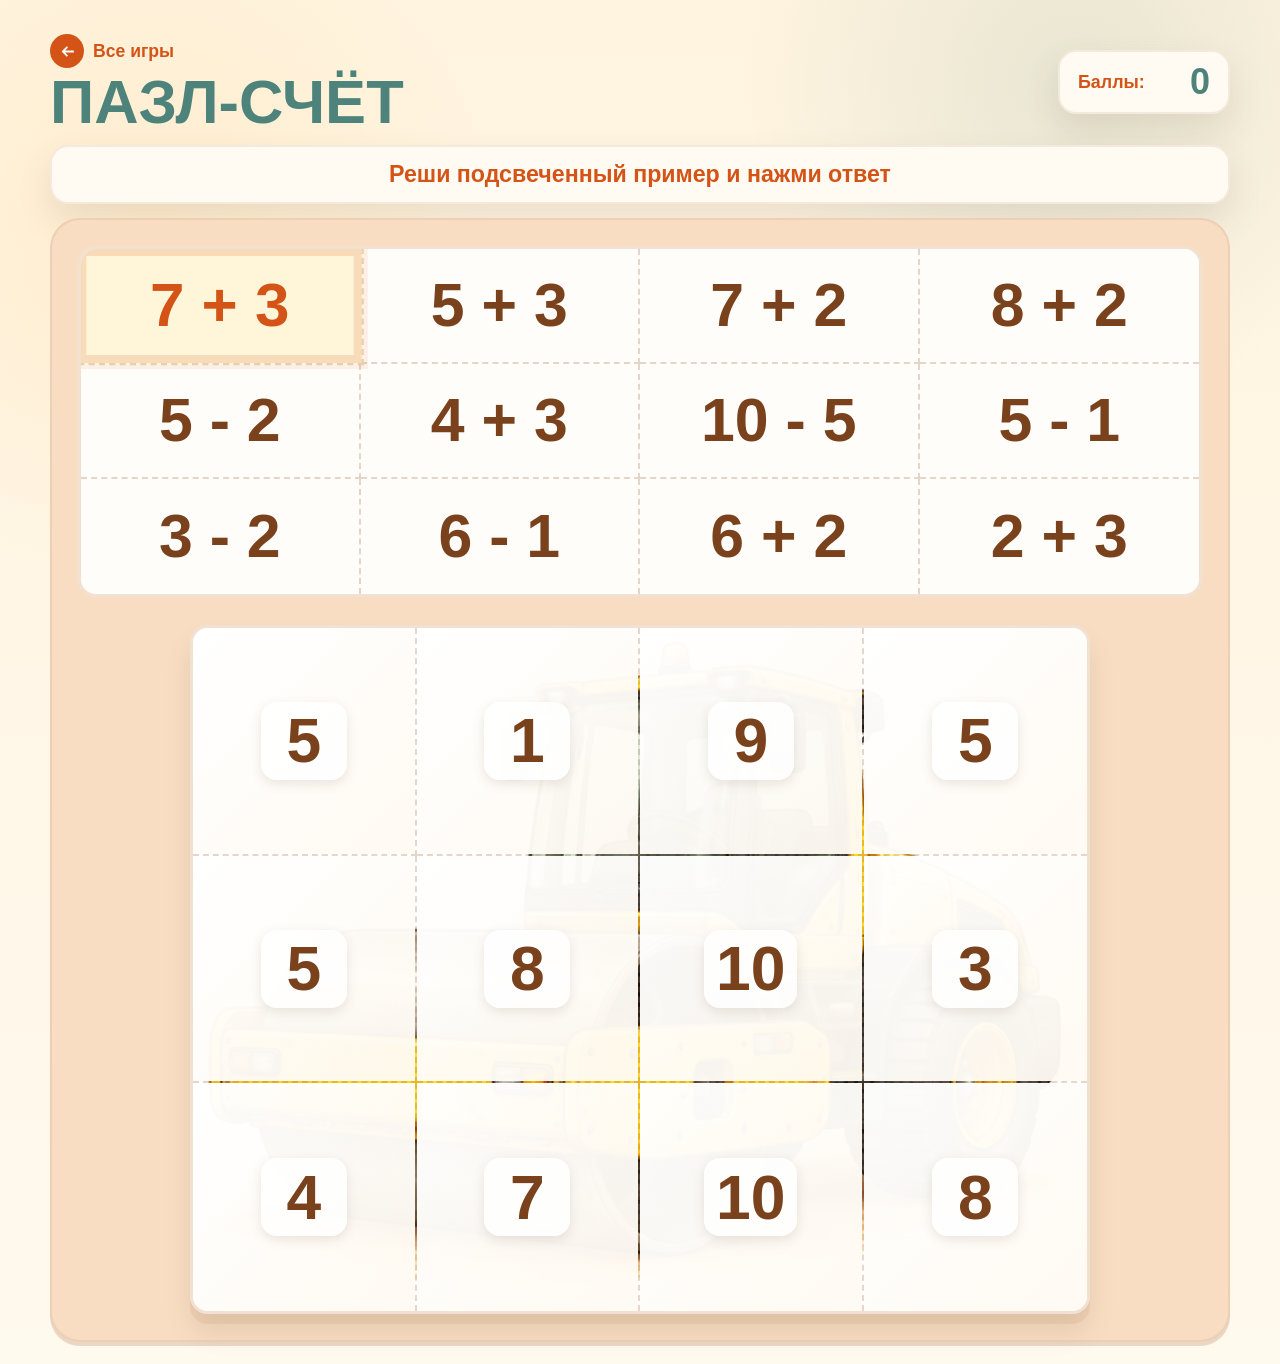
==== count_puzzle_game/index.html @ 62db9064 "Добавить игру пазл-счёт" ====
<!DOCTYPE html>
<html lang="ru">
<head>
    <meta charset="UTF-8">
    <meta name="viewport" content="width=device-width, initial-scale=1.0">
    <title>Пазл-счёт</title>
    <link rel="stylesheet" href="../theme.css">
    <link rel="stylesheet" href="styles.css">
</head>
<body>
    <main class="count-app game-shell page-shell">
        <header class="top-bar">
            <div class="title-group">
                <a class="back-link theme-link" href="../index.html">
                    <span class="theme-icon" aria-hidden="true">
                        <svg viewBox="0 0 16 16" focusable="false">
                            <path d="M7.3 3 2.4 8l4.9 5 1.2-1.2L5.8 9H14V7H5.8l2.7-2.8L7.3 3Z"></path>
                        </svg>
                    </span>
                    Все игры
                </a>
                <h1 class="theme-title">Пазл-счёт</h1>
            </div>
            <div class="score theme-surface" aria-live="polite">
                <span>Баллы:</span>
                <strong id="score">0</strong>
            </div>
        </header>

        <section class="status-panel" aria-live="polite">
            <p id="message">Реши подсвеченный пример и нажми ответ</p>
        </section>

        <section class="count-board theme-panel" id="count-board" aria-label="Игровое поле">
            <div class="count-task-grid" id="task-grid" aria-label="Примеры"></div>
            <div class="count-answer-grid" id="answer-grid" aria-label="Ответы и пазл"></div>
        </section>
    </main>

    <script src="../shared/game-sounds.js"></script>
    <script src="game.js"></script>
</body>
</html>
---- theme.css ----
:root {
    --theme-page: #fff4df;
    --theme-page-soft: #fff9ee;
    --theme-panel: #f9ddc2;
    --theme-surface: #fffaf2;
    --theme-surface-strong: #ffffff;
    --theme-ink: #31423c;
    --theme-heading: #4d837b;
    --theme-accent: #d45417;
    --theme-accent-strong: #b94210;
    --theme-success: #5e943f;
    --theme-line: #4d837b;
    --theme-radius: 30px;
    --theme-radius-small: 18px;
    --theme-shadow: 0 4px 0 rgba(160, 111, 70, 0.24);
    --theme-shadow-soft: 0 16px 34px rgba(96, 70, 46, 0.12);
    --theme-focus: 0 0 0 4px rgba(212, 84, 23, 0.16);
    --theme-font: "Trebuchet MS", "Segoe UI", Arial, sans-serif;
}

* {
    box-sizing: border-box;
}

html {
    min-height: 100%;
}

body {
    position: relative;
    min-height: 100vh;
    margin: 0;
    color: var(--theme-ink);
    font-family: var(--theme-font);
    background:
        radial-gradient(circle at 12% 18%, rgba(255, 196, 114, 0.18), transparent 22%),
        radial-gradient(circle at 84% 6%, rgba(77, 131, 123, 0.13), transparent 20%),
        linear-gradient(180deg, var(--theme-page), var(--theme-page-soft));
    overflow-x: hidden;
}

button {
    font: inherit;
}

img {
    max-width: 100%;
}

.page-shell {
    position: relative;
    z-index: 2;
    width: min(var(--page-width, 1120px), calc(100% - 32px));
    margin: 0 auto;
}

.theme-panel {
    border: 2px solid rgba(160, 111, 70, 0.12);
    border-radius: var(--theme-radius);
    background: var(--theme-panel);
    box-shadow: var(--theme-shadow);
}

.theme-surface {
    border: 2px solid rgba(160, 111, 70, 0.12);
    border-radius: var(--theme-radius-small);
    background: var(--theme-surface);
    box-shadow: var(--theme-shadow-soft);
}

.eyebrow {
    margin: 0;
    color: var(--theme-accent);
    font-size: 0.98rem;
    font-weight: 800;
    letter-spacing: 0;
    text-transform: uppercase;
}

.theme-title {
    margin: 0;
    color: var(--theme-heading);
    font-weight: 900;
    letter-spacing: 0;
    text-transform: uppercase;
}

.theme-link {
    color: var(--theme-accent);
    font-weight: 800;
    text-decoration: none;
}

.theme-link:hover,
.theme-link:focus-visible {
    color: var(--theme-accent-strong);
    outline: none;
    text-decoration: underline;
    text-underline-offset: 4px;
}

.theme-button {
    display: inline-flex;
    align-items: center;
    justify-content: center;
    gap: 8px;
    min-height: 46px;
    padding: 10px 18px;
    color: var(--theme-accent);
    border: 0;
    border-radius: 999px;
    background: var(--theme-surface-strong);
    box-shadow: 0 3px 0 rgba(160, 111, 70, 0.18);
    font-size: 1rem;
    font-weight: 900;
    line-height: 1.1;
    text-decoration: none;
}

.theme-button:hover,
.theme-button:focus-visible {
    color: var(--theme-accent-strong);
    outline: none;
    box-shadow:
        var(--theme-focus),
        0 3px 0 rgba(160, 111, 70, 0.18);
}

.theme-icon {
    display: inline-grid;
    flex: 0 0 auto;
    place-items: center;
    width: 26px;
    height: 26px;
    color: var(--theme-surface-strong);
    border-radius: 50%;
    background: var(--theme-accent);
    font-size: 0.9rem;
    line-height: 1;
}

.theme-icon svg {
    width: 15px;
    height: 15px;
    fill: currentColor;
}

.game-shell {
    display: grid;
    grid-auto-rows: max-content;
    align-content: start;
    gap: 14px;
    min-height: 100vh;
    padding: clamp(18px, 3vw, 34px) 0 22px;
}

.game-shell .top-bar {
    display: flex;
    align-items: center;
    justify-content: space-between;
    gap: 20px;
}

.game-shell .title-group {
    display: grid;
    gap: 6px;
}

.game-shell .back-link {
    display: inline-flex;
    align-items: center;
    justify-self: start;
    gap: 9px;
    font-size: 1.1rem;
}

.game-shell .back-link .theme-icon {
    width: 34px;
    height: 34px;
}

.game-shell .back-link .theme-icon svg {
    width: 17px;
    height: 17px;
}

.game-shell .title-group .theme-title {
    max-width: 760px;
    font-size: clamp(2.15rem, 4.8vw, 4.35rem);
    line-height: 0.92;
}

.game-shell .score {
    display: inline-flex;
    align-items: center;
    justify-content: space-between;
    gap: 14px;
    min-width: 172px;
    padding: 12px 18px;
    color: var(--theme-accent);
    font-size: 1.12rem;
    font-weight: 900;
    transform-origin: center;
    transition:
        box-shadow 180ms ease,
        transform 180ms ease;
}

.game-shell .score strong {
    color: var(--theme-heading);
    font-size: 2.25rem;
    line-height: 1;
}

.game-shell .score.is-score-awarded {
    box-shadow:
        0 0 0 8px rgba(94, 148, 63, 0.14),
        var(--theme-shadow-soft);
}

.game-shell .status-panel {
    display: grid;
    place-items: center;
    align-self: start;
    min-height: 58px;
    padding: 13px 18px;
    border: 2px solid rgba(160, 111, 70, 0.12);
    border-radius: var(--theme-radius-small);
    background: var(--theme-surface);
    box-shadow: var(--theme-shadow-soft);
}

.game-shell .status-panel p {
    margin: 0;
    color: var(--theme-accent);
    font-size: clamp(1.12rem, 2vw, 1.45rem);
    font-weight: 900;
    line-height: 1.25;
    text-align: center;
}

@media (max-width: 820px) {
    .page-shell {
        width: min(100% - 22px, var(--page-width, 560px));
    }

    .game-shell {
        gap: 12px;
        padding-top: 18px;
    }

    .game-shell .top-bar {
        align-items: stretch;
        flex-direction: column;
    }

    .game-shell .title-group .theme-title {
        font-size: clamp(2rem, 12vw, 3.25rem);
    }

    .game-shell .score {
        width: 100%;
    }
}
---- count_puzzle_game/styles.css ----
.count-app {
    --page-width: 1180px;
}

.count-app .title-group .theme-title {
    max-width: 860px;
}

.status-panel p {
    max-width: 920px;
    font-size: 1.8rem;
    line-height: 1.12;
    text-wrap: balance;
}

.status-panel.is-success {
    border-color: rgba(94, 148, 63, 0.28);
    background: #f3f8df;
}

.status-panel.is-success p {
    color: var(--theme-success);
    font-size: 2.6rem;
    line-height: 1.05;
}

.status-panel.is-wrong {
    border-color: rgba(212, 84, 23, 0.28);
    background: #fff0e5;
}

.status-panel.is-wrong p {
    font-size: 2.4rem;
    line-height: 1.05;
}

.status-panel.is-finished {
    border-color: rgba(77, 131, 123, 0.32);
    background: #eaf5ef;
}

.status-panel.is-finished p {
    color: var(--theme-heading);
    font-size: 2.6rem;
    line-height: 1.05;
}

.count-board {
    --count-cell-min-height: clamp(86px, 9vw, 128px);

    display: grid;
    gap: clamp(16px, 2.4vw, 28px);
    padding: clamp(14px, 2.2vw, 26px);
}

.count-task-grid,
.count-answer-grid {
    display: grid;
    grid-template-columns: repeat(4, minmax(0, 1fr));
    overflow: hidden;
    border: 3px solid rgba(160, 111, 70, 0.16);
    border-radius: var(--theme-radius-small);
    background: rgba(255, 250, 242, 0.9);
}

.count-task-grid {
    grid-template-rows: repeat(3, minmax(var(--count-cell-min-height), 1fr));
}

.count-task,
.count-answer-tile {
    position: relative;
    display: grid;
    place-items: center;
    min-width: 0;
    min-height: 0;
    border: 0;
    border-right: 2px dashed rgba(160, 111, 70, 0.28);
    border-bottom: 2px dashed rgba(160, 111, 70, 0.28);
}

.count-task:nth-child(4n),
.count-answer-tile:nth-child(4n) {
    border-right: 0;
}

.count-task:nth-last-child(-n + 4),
.count-answer-tile:nth-last-child(-n + 4) {
    border-bottom: 0;
}

.count-task {
    color: #7a421c;
    background: rgba(255, 255, 255, 0.72);
    font-size: 3.8rem;
    font-weight: 900;
    line-height: 1;
    transition:
        background 180ms ease,
        color 180ms ease,
        box-shadow 180ms ease,
        transform 180ms ease;
}

.count-task.is-active {
    z-index: 1;
    color: var(--theme-accent);
    background: #fff6d9;
    box-shadow:
        inset 0 0 0 8px rgba(212, 84, 23, 0.16),
        0 0 0 4px rgba(212, 84, 23, 0.08);
    transform: scale(1.02);
}

.count-task.is-complete {
    color: var(--theme-success);
    background: #f3f8df;
    box-shadow: inset 0 0 0 8px rgba(94, 148, 63, 0.1);
}

.count-answer-grid {
    justify-self: center;
    width: min(100%, 900px);
    grid-template-rows: repeat(3, minmax(0, 1fr));
    box-shadow:
        0 10px 0 rgba(160, 111, 70, 0.1),
        0 18px 26px rgba(96, 70, 46, 0.12);
}

.count-answer-tile {
    min-height: clamp(112px, 15vw, 186px);
    padding: 0;
    color: #7a421c;
    background-color: #ffffff;
    background-repeat: no-repeat;
    cursor: pointer;
    font: inherit;
    transition:
        box-shadow 160ms ease,
        transform 160ms ease;
}

.count-answer-tile::before {
    position: absolute;
    inset: 0;
    z-index: 1;
    content: "";
    background:
        linear-gradient(135deg, rgba(255, 255, 255, 0.98), rgba(255, 250, 242, 0.96));
    transition:
        opacity 220ms ease,
        transform 220ms ease;
}

.count-answer-tile:hover,
.count-answer-tile:focus-visible {
    z-index: 2;
    outline: none;
    box-shadow:
        var(--theme-focus),
        inset 0 0 0 7px rgba(212, 84, 23, 0.12);
    transform: translateY(-2px);
}

.count-answer-tile.is-revealed {
    cursor: default;
    transform: none;
}

.count-answer-tile.is-revealed::before {
    opacity: 0;
    transform: scale(0.92);
}

.count-answer-value {
    position: relative;
    z-index: 2;
    display: inline-grid;
    place-items: center;
    min-width: clamp(58px, 8vw, 86px);
    min-height: clamp(54px, 7vw, 78px);
    padding: 8px 12px;
    border-radius: 16px;
    background: rgba(255, 255, 255, 0.84);
    box-shadow: 0 4px 12px rgba(96, 70, 46, 0.13);
    font-size: 3.9rem;
    font-weight: 900;
    line-height: 0.95;
}

.count-answer-tile.is-revealed .count-answer-value {
    background: rgba(255, 255, 255, 0.76);
    color: var(--theme-heading);
    font-size: 2.6rem;
}

.score.is-score-awarded {
    transform: scale(1.04);
}

@media (max-width: 820px) {
    .count-app {
        width: min(100% - 20px, 680px);
    }

    .count-board {
        --count-cell-min-height: 78px;
        padding: 12px;
    }

    .status-panel p {
        font-size: 1.45rem;
    }

    .status-panel.is-success p,
    .status-panel.is-finished p {
        font-size: 2.05rem;
    }

    .status-panel.is-wrong p {
        font-size: 1.95rem;
    }

    .count-task {
        font-size: 2.6rem;
    }

    .count-answer-value {
        font-size: 2.8rem;
    }

    .count-answer-tile.is-revealed .count-answer-value {
        font-size: 2rem;
    }

    .count-task-grid,
    .count-answer-grid {
        min-width: 640px;
    }

    .count-board {
        overflow-x: auto;
    }
}

@media (max-width: 520px) {
    .count-board {
        gap: 14px;
    }

    .count-task-grid,
    .count-answer-grid {
        min-width: 600px;
    }
}
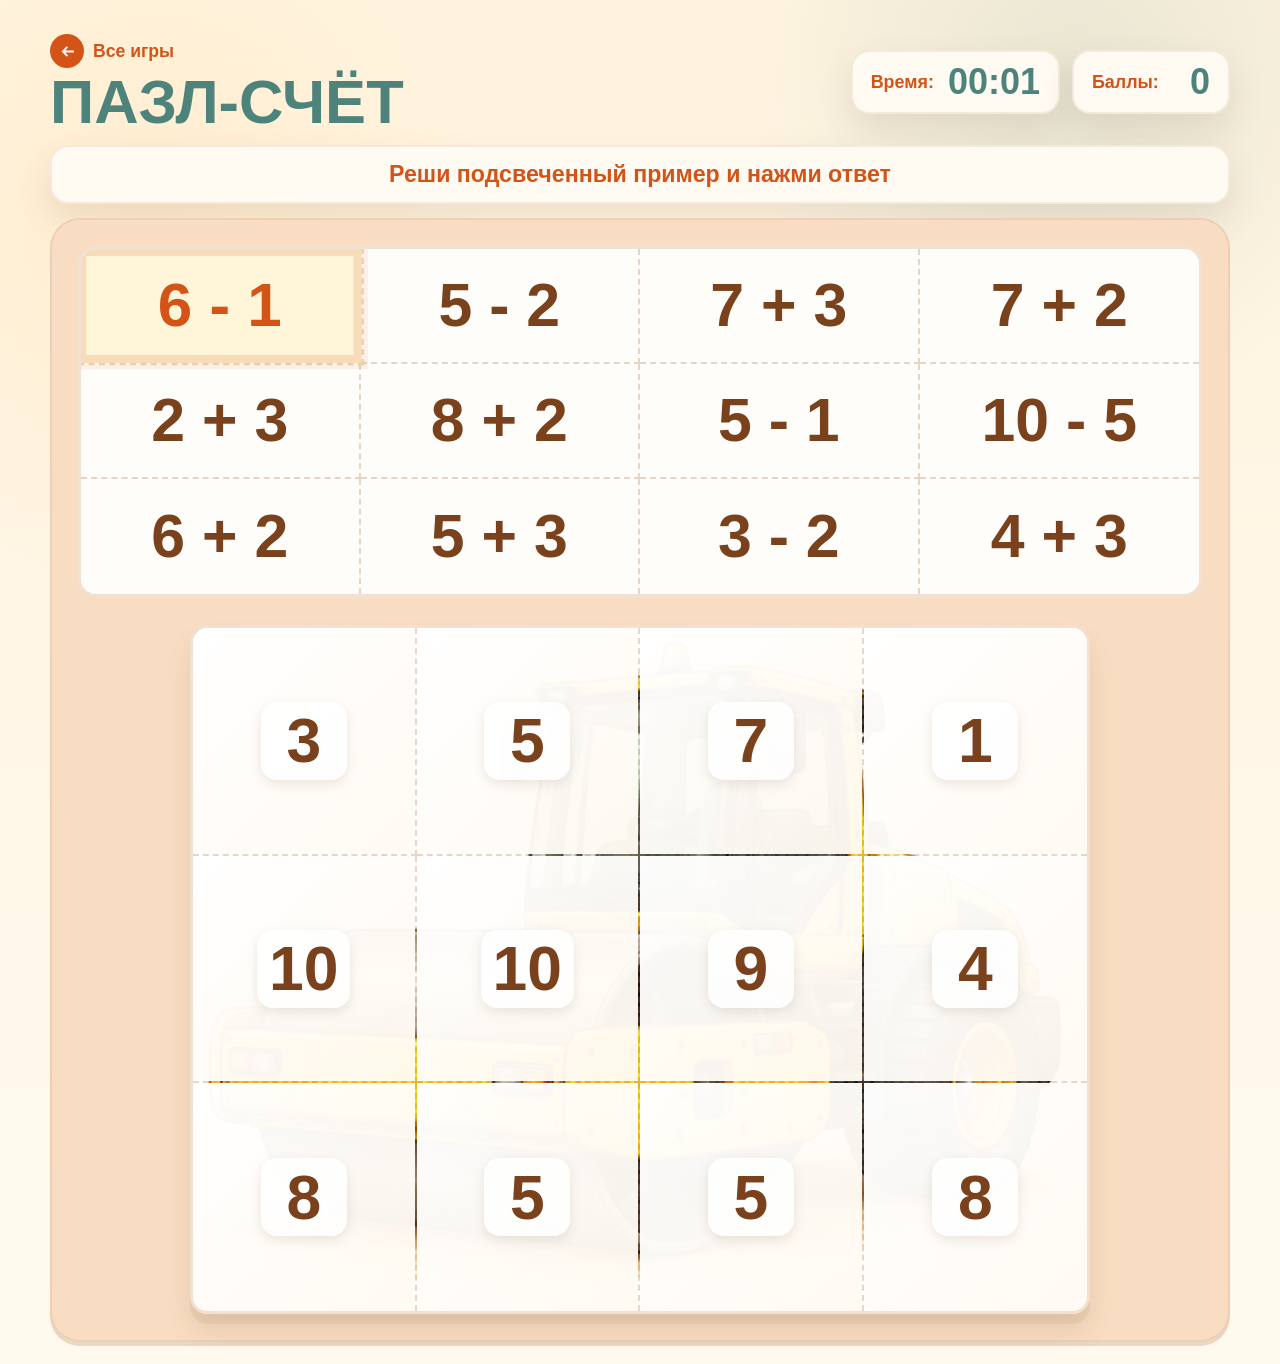
==== commit 4ed39257: "Добавить таймер и обновить заставку пазл-счёта" ====
--- a/count_puzzle_game/index.html
+++ b/count_puzzle_game/index.html
@@ -21,9 +21,15 @@
                 </a>
                 <h1 class="theme-title">Пазл-счёт</h1>
             </div>
-            <div class="score theme-surface" aria-live="polite">
-                <span>Баллы:</span>
-                <strong id="score">0</strong>
+            <div class="count-stats">
+                <div class="timer theme-surface" aria-live="off">
+                    <span>Время:</span>
+                    <strong id="timer">00:00</strong>
+                </div>
+                <div class="score theme-surface" aria-live="polite">
+                    <span>Баллы:</span>
+                    <strong id="score">0</strong>
+                </div>
             </div>
         </header>
 
--- a/count_puzzle_game/styles.css
+++ b/count_puzzle_game/styles.css
@@ -4,6 +4,35 @@
 
 .count-app .title-group .theme-title {
     max-width: 860px;
+}
+
+.count-stats {
+    display: flex;
+    flex: 0 0 auto;
+    align-items: stretch;
+    gap: 12px;
+}
+
+.count-stats .timer,
+.count-stats .score {
+    min-width: 158px;
+}
+
+.count-stats .timer {
+    display: inline-flex;
+    align-items: center;
+    justify-content: space-between;
+    gap: 14px;
+    padding: 12px 18px;
+    color: var(--theme-accent);
+    font-size: 1.12rem;
+    font-weight: 900;
+}
+
+.count-stats .timer strong {
+    color: var(--theme-heading);
+    font-size: 2.25rem;
+    line-height: 1;
 }
 
 .status-panel p {
@@ -203,6 +232,16 @@
         width: min(100% - 20px, 680px);
     }
 
+    .count-stats {
+        flex-direction: column;
+        width: 100%;
+    }
+
+    .count-stats .timer,
+    .count-stats .score {
+        width: 100%;
+    }
+
     .count-board {
         --count-cell-min-height: 78px;
         padding: 12px;
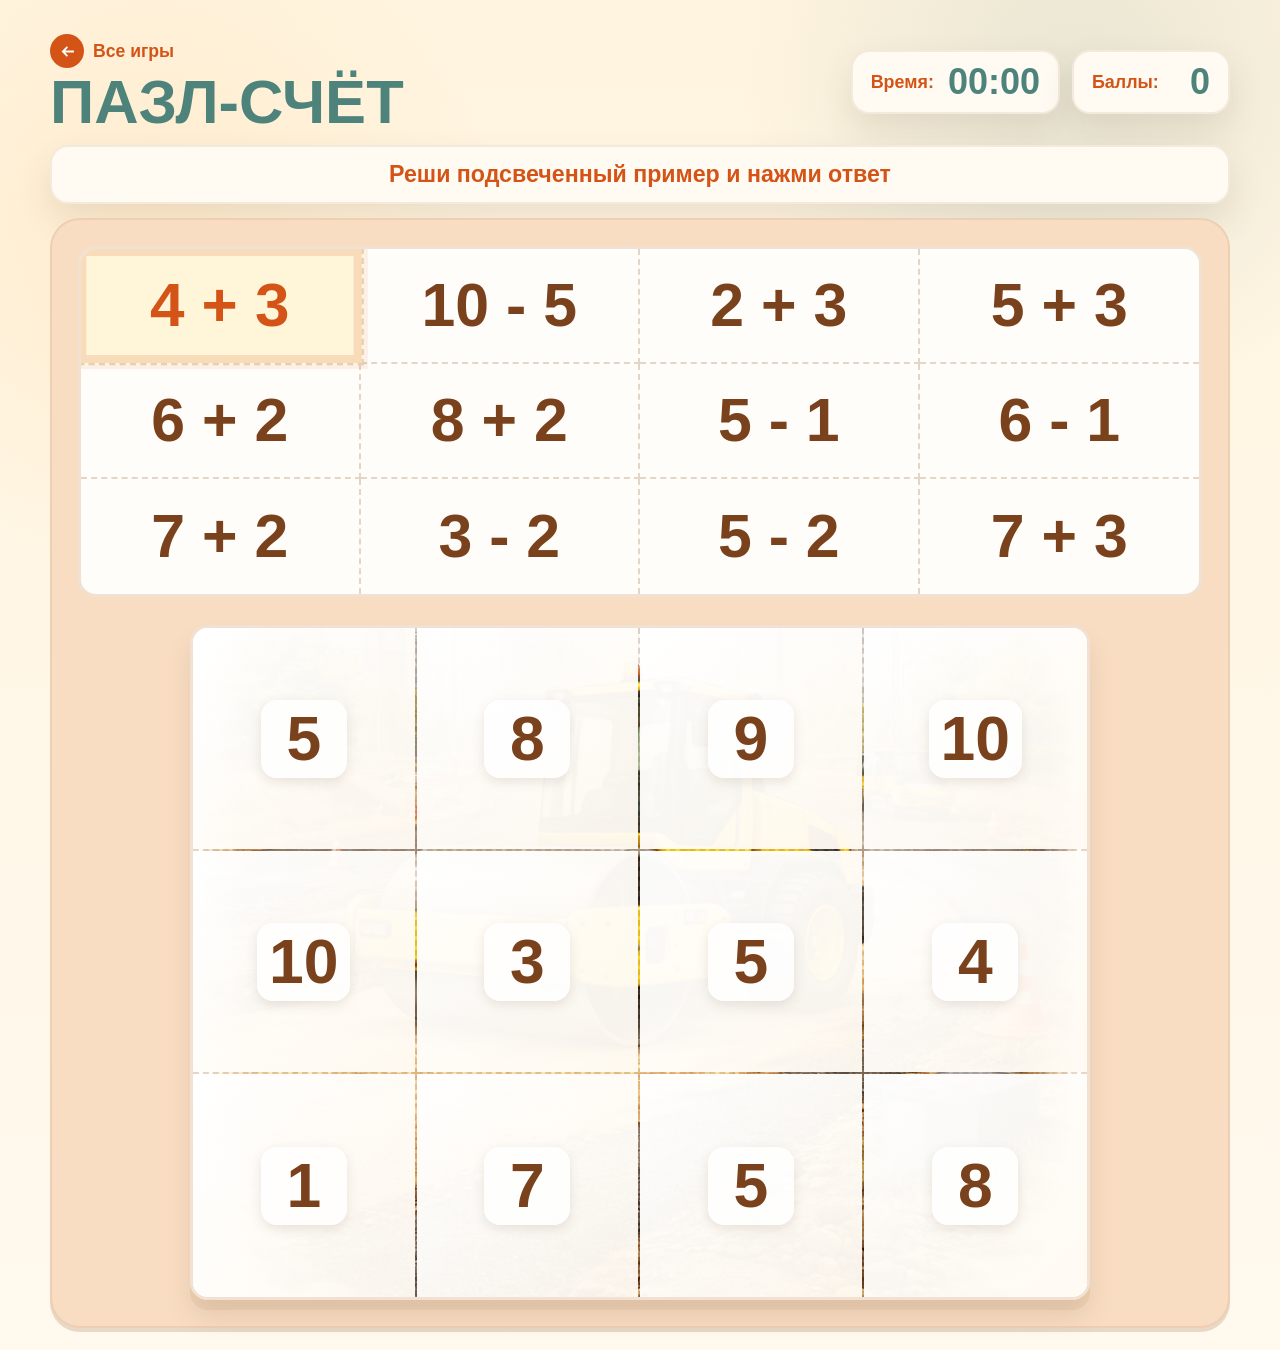
==== commit dbed6d89: "Добавить аналитику переходов для игры" ====
--- a/count_puzzle_game/index.html
+++ b/count_puzzle_game/index.html
@@ -43,6 +43,7 @@
         </section>
     </main>
 
+    <script src="../shared/analytics.js"></script>
     <script src="../shared/game-sounds.js"></script>
     <script src="game.js"></script>
 </body>
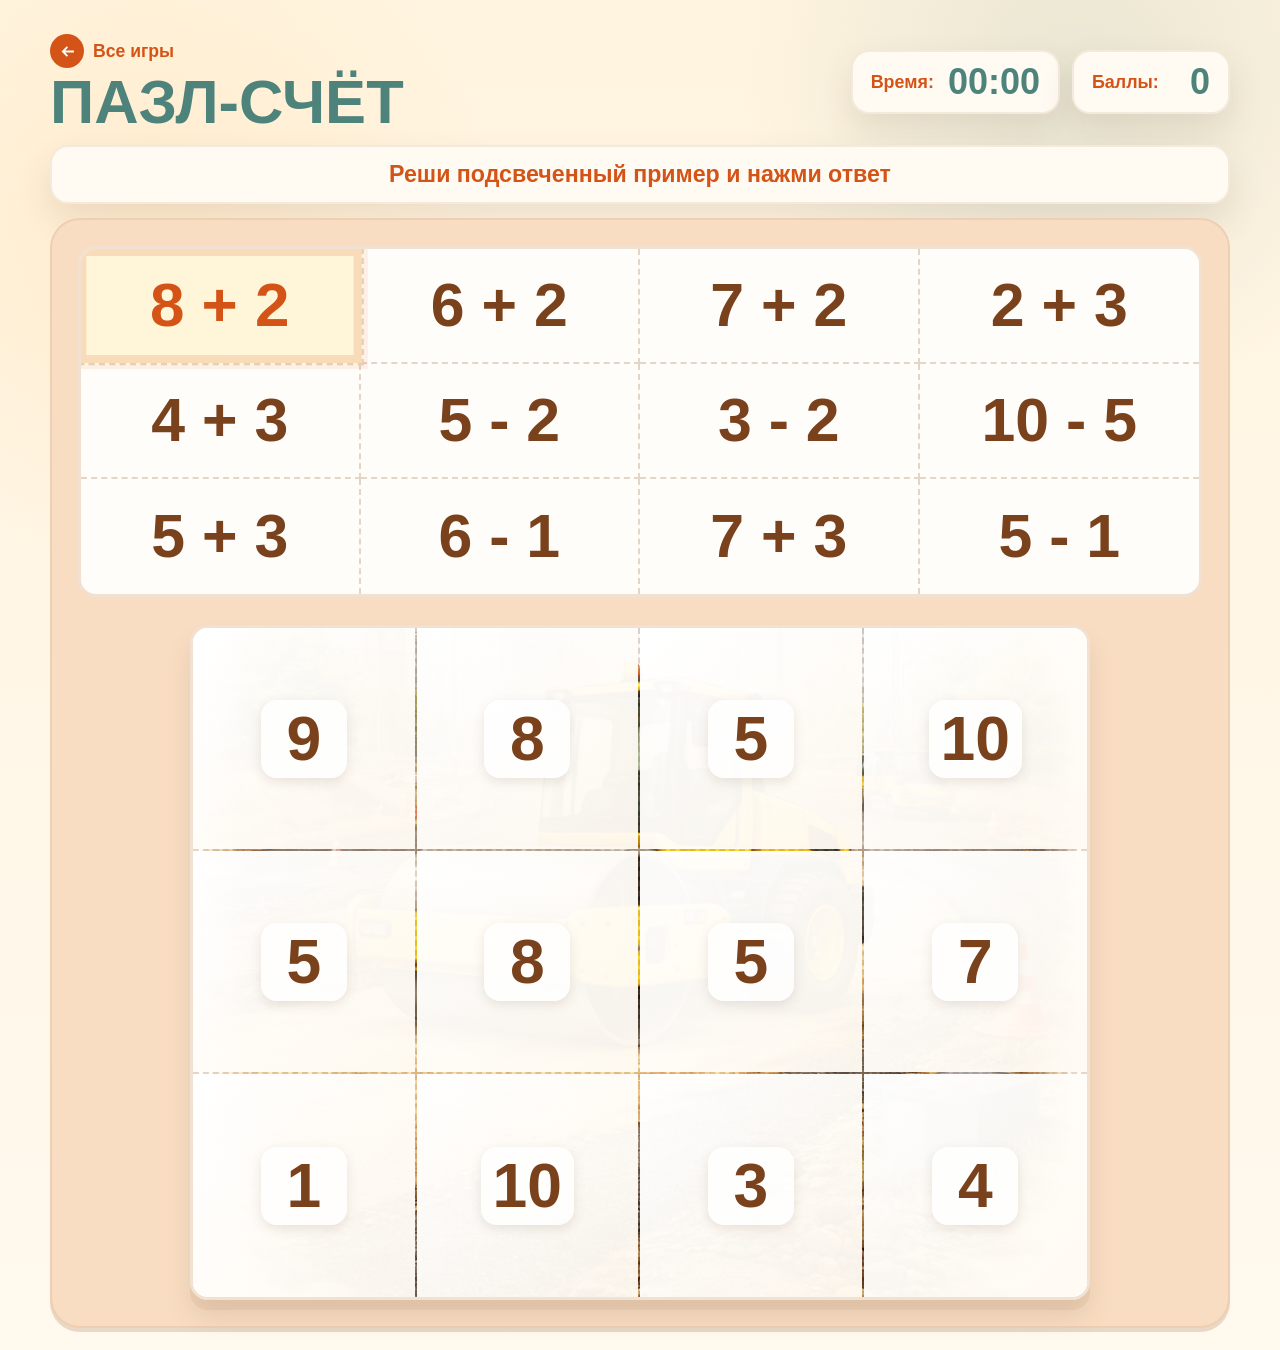
==== commit 91c97997: "Обновить кэш мобильных стилей" ====
--- a/count_puzzle_game/index.html
+++ b/count_puzzle_game/index.html
@@ -5,7 +5,7 @@
     <meta name="viewport" content="width=device-width, initial-scale=1.0">
     <title>Пазл-счёт</title>
     <link rel="stylesheet" href="../theme.css">
-    <link rel="stylesheet" href="styles.css">
+    <link rel="stylesheet" href="styles.css?v=20260607-mobile">
 </head>
 <body>
     <main class="count-app game-shell page-shell">
--- a/count_puzzle_game/styles.css
+++ b/count_puzzle_game/styles.css
@@ -243,7 +243,7 @@
     }
 
     .count-board {
-        --count-cell-min-height: 78px;
+        --count-cell-min-height: clamp(62px, 18vw, 78px);
         padding: 12px;
     }
 
@@ -261,24 +261,30 @@
     }
 
     .count-task {
-        font-size: 2.6rem;
+        font-size: clamp(1.35rem, 5.4vw, 1.75rem);
+        white-space: nowrap;
     }
 
     .count-answer-value {
-        font-size: 2.8rem;
+        min-width: clamp(42px, 13vw, 58px);
+        min-height: clamp(40px, 12vw, 54px);
+        padding: 6px 8px;
+        border-radius: 12px;
+        font-size: clamp(2rem, 8.5vw, 2.8rem);
     }
 
     .count-answer-tile.is-revealed .count-answer-value {
-        font-size: 2rem;
+        font-size: clamp(1.45rem, 6.2vw, 2rem);
     }
 
     .count-task-grid,
     .count-answer-grid {
-        min-width: 640px;
-    }
-
-    .count-board {
-        overflow-x: auto;
+        width: 100%;
+        min-width: 0;
+    }
+
+    .count-answer-tile {
+        min-height: 0;
     }
 }
 
@@ -286,9 +292,4 @@
     .count-board {
         gap: 14px;
     }
-
-    .count-task-grid,
-    .count-answer-grid {
-        min-width: 600px;
-    }
-}
+}
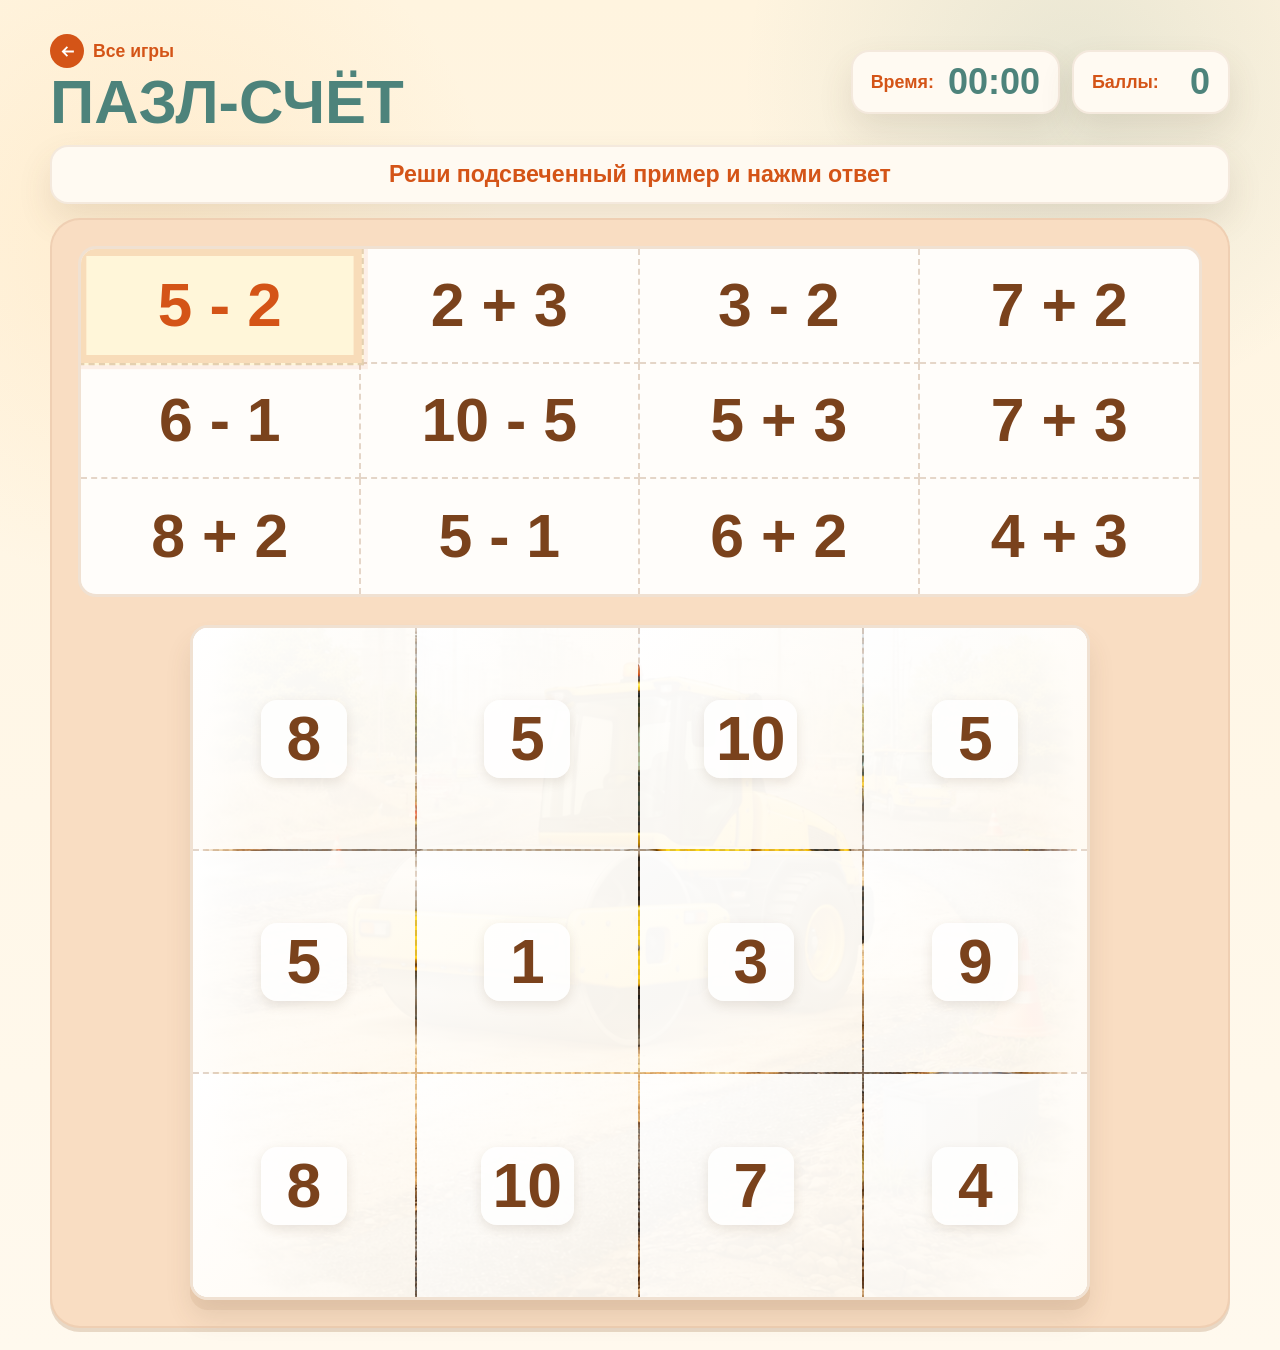
==== commit 423464b9: "Починить мобильные игровые поля" ====
--- a/count_puzzle_game/index.html
+++ b/count_puzzle_game/index.html
@@ -4,8 +4,8 @@
     <meta charset="UTF-8">
     <meta name="viewport" content="width=device-width, initial-scale=1.0">
     <title>Пазл-счёт</title>
-    <link rel="stylesheet" href="../theme.css">
-    <link rel="stylesheet" href="styles.css?v=20260607-mobile">
+    <link rel="stylesheet" href="../theme.css?v=20260607-mobile2">
+    <link rel="stylesheet" href="styles.css?v=20260607-mobile2">
 </head>
 <body>
     <main class="count-app game-shell page-shell">
--- a/theme.css
+++ b/theme.css
@@ -241,7 +241,8 @@
 
 @media (max-width: 820px) {
     .page-shell {
-        width: min(100% - 22px, var(--page-width, 560px));
+        width: calc(100% - 20px);
+        max-width: var(--page-width, 560px);
     }
 
     .game-shell {
--- a/count_puzzle_game/styles.css
+++ b/count_puzzle_game/styles.css
@@ -229,7 +229,8 @@
 
 @media (max-width: 820px) {
     .count-app {
-        width: min(100% - 20px, 680px);
+        width: calc(100% - 20px);
+        max-width: 680px;
     }
 
     .count-stats {
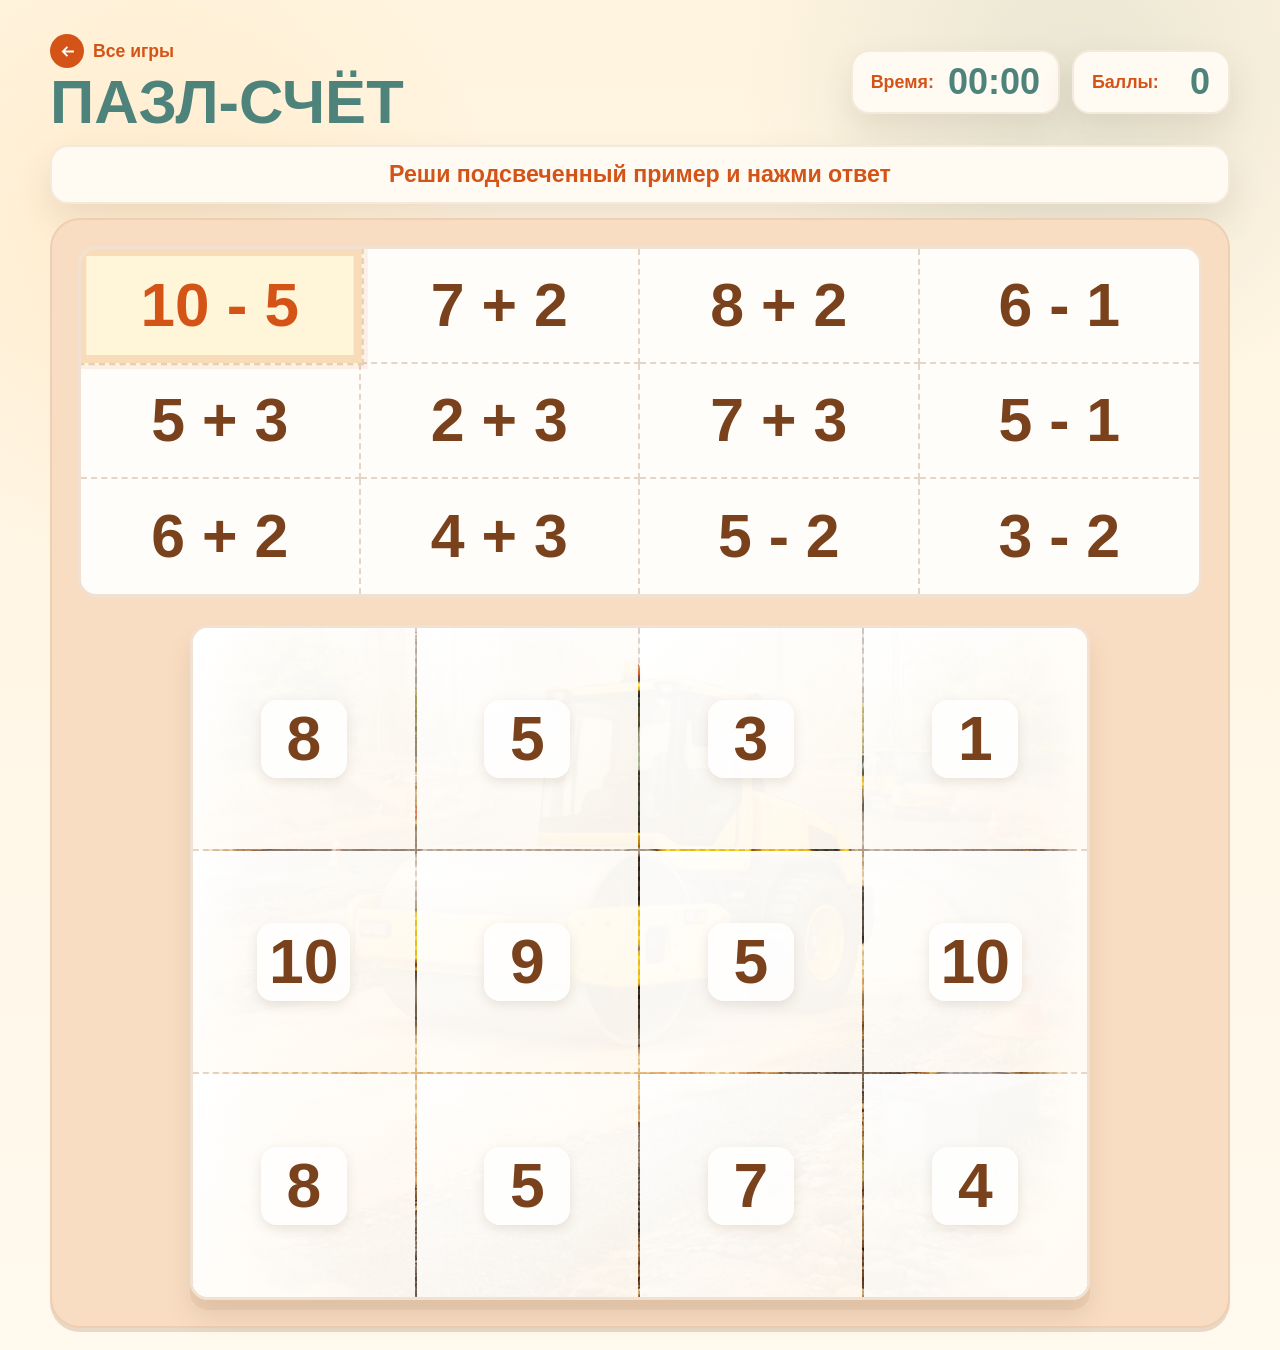
==== commit 3f9ca9e6: "Уместить игры на экране ноутбука" ====
--- a/count_puzzle_game/index.html
+++ b/count_puzzle_game/index.html
@@ -4,8 +4,8 @@
     <meta charset="UTF-8">
     <meta name="viewport" content="width=device-width, initial-scale=1.0">
     <title>Пазл-счёт</title>
-    <link rel="stylesheet" href="../theme.css?v=20260607-mobile2">
-    <link rel="stylesheet" href="styles.css?v=20260607-mobile2">
+    <link rel="stylesheet" href="../theme.css?v=20260607-fit">
+    <link rel="stylesheet" href="styles.css?v=20260607-fit">
 </head>
 <body>
     <main class="count-app game-shell page-shell">
--- a/theme.css
+++ b/theme.css
@@ -263,3 +263,55 @@
         width: 100%;
     }
 }
+
+@media (min-width: 821px) and (max-height: 820px) {
+    .game-shell {
+        gap: 8px;
+        min-height: auto;
+        padding: 8px 0 0;
+    }
+
+    .game-shell .top-bar {
+        gap: 14px;
+    }
+
+    .game-shell .back-link {
+        gap: 7px;
+        font-size: 0.95rem;
+    }
+
+    .game-shell .back-link .theme-icon {
+        width: 28px;
+        height: 28px;
+    }
+
+    .game-shell .back-link .theme-icon svg {
+        width: 14px;
+        height: 14px;
+    }
+
+    .game-shell .title-group .theme-title {
+        font-size: clamp(2rem, 3.7vw, 3.25rem);
+        line-height: 0.9;
+    }
+
+    .game-shell .score {
+        min-width: 140px;
+        padding: 8px 14px;
+        font-size: 1rem;
+    }
+
+    .game-shell .score strong {
+        font-size: 1.9rem;
+    }
+
+    .game-shell .status-panel {
+        min-height: 44px;
+        padding: 8px 14px;
+    }
+
+    .game-shell .status-panel p {
+        font-size: clamp(1rem, 1.45vw, 1.18rem);
+        line-height: 1.15;
+    }
+}
--- a/count_puzzle_game/styles.css
+++ b/count_puzzle_game/styles.css
@@ -294,3 +294,54 @@
         gap: 14px;
     }
 }
+
+@media (min-width: 821px) and (max-height: 820px) {
+    .count-stats {
+        gap: 8px;
+    }
+
+    .count-stats .timer,
+    .count-stats .score {
+        min-width: 140px;
+    }
+
+    .count-stats .timer {
+        padding: 8px 14px;
+        font-size: 1rem;
+    }
+
+    .count-stats .timer strong {
+        font-size: 1.9rem;
+    }
+
+    .count-board {
+        --count-cell-min-height: clamp(54px, 8vh, 68px);
+        gap: 10px;
+        padding: 10px;
+    }
+
+    .count-task {
+        font-size: clamp(1.55rem, 4vh, 2.1rem);
+        white-space: nowrap;
+    }
+
+    .count-answer-tile {
+        min-height: clamp(54px, 8.2vh, 70px);
+    }
+
+    .count-answer-grid {
+        width: min(100%, 480px);
+    }
+
+    .count-answer-value {
+        min-width: clamp(42px, 5.2vw, 60px);
+        min-height: clamp(38px, 5vh, 52px);
+        padding: 6px 10px;
+        border-radius: 12px;
+        font-size: clamp(1.65rem, 4.4vh, 2.25rem);
+    }
+
+    .count-answer-tile.is-revealed .count-answer-value {
+        font-size: clamp(1.35rem, 3.6vh, 1.85rem);
+    }
+}
